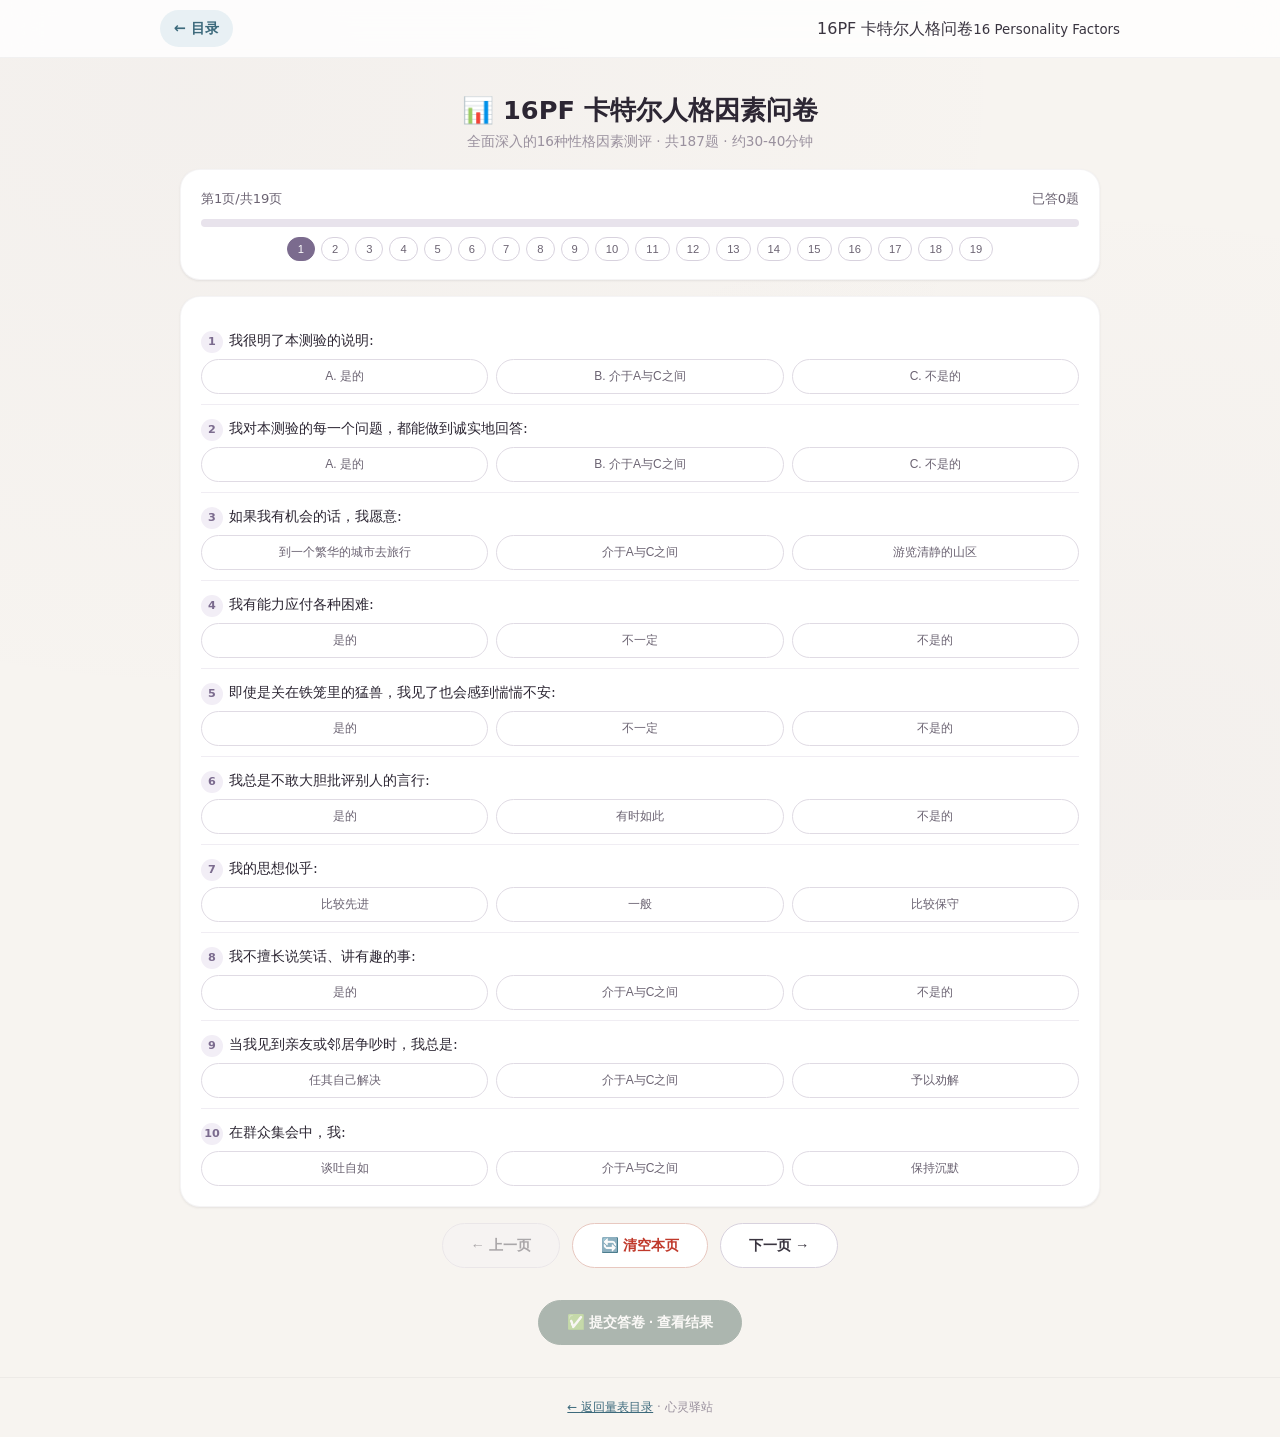
==== 16pf.html @ d3c4ee8d "feat: 16pf epq mbti" ====
<!DOCTYPE html>
<html lang="zh-CN">
<head>
    <meta charset="UTF-8">
    <meta name="viewport" content="width=device-width, initial-scale=1.0">
    <title>16PF 卡特尔人格因素问卷 - 心灵驿站</title>
    <style>
        :root {
            --bg: #f7f4f0;
            --card-bg: #ffffff;
            --text: #3a3540;
            --text-secondary: #6b6372;
            --text-muted: #9a919e;
            --primary: #5b8c9e;
            --primary-light: #e8f0f4;
            --primary-dark: #3d6a7c;
            --accent: #c97d60;
            --accent-light: #fdf2ed;
            --danger: #c0392b;
            --danger-light: #fdecea;
            --personality: #7b6b8e;
            --personality-bg: #f2eef6;
            --shadow-sm: 0 1px 3px rgba(58,53,64,0.05),0 1px 2px rgba(58,53,64,0.04);
            --shadow-md: 0 4px 16px rgba(58,53,64,0.07),0 2px 6px rgba(58,53,64,0.04);
            --shadow-lg: 0 8px 30px rgba(58,53,64,0.10),0 3px 10px rgba(58,53,64,0.05);
            --radius: 14px; --radius-lg: 20px; --radius-xl: 24px;
            --transition: 0.25s cubic-bezier(0.4,0,0.2,1);
            --font-sans: "PingFang SC","Hiragino Sans GB","Microsoft YaHei","Noto Sans SC",system-ui,-apple-system,sans-serif;
        }
        *{margin:0;padding:0;box-sizing:border-box;}
        html{scroll-behavior:smooth;-webkit-font-smoothing:antialiased;}
        body{font-family:var(--font-sans);background:var(--bg);color:var(--text);line-height:1.6;min-height:100vh;
            background-image: radial-gradient(ellipse at 15% 10%, rgba(123,107,142,0.03) 0%, transparent 55%),
            radial-gradient(ellipse at 85% 90%, rgba(123,107,142,0.03) 0%, transparent 55%);background-attachment:fixed;}
        .top-bar{background:rgba(255,255,255,0.8);backdrop-filter:blur(18px);border-bottom:1px solid rgba(58,53,64,0.06);
            padding:10px 0;position:sticky;top:0;z-index:100;}
        .top-bar-inner{max-width:1000px;margin:0 auto;padding:0 20px;display:flex;align-items:center;justify-content:space-between;}
        .back-link{display:inline-flex;align-items:center;gap:6px;text-decoration:none;color:var(--primary-dark);font-weight:600;
            font-size:0.9rem;padding:7px 14px;border-radius:20px;background:var(--primary-light);}
        .back-link:hover{background:#d4e6ef;}
        .container{max-width:960px;margin:0 auto;padding:0 20px;}
        .page-header{text-align:center;padding:32px 0 16px;}
        .page-header h1{font-size:1.6rem;font-weight:700;color:#2c2633;}
        .page-header .subtitle{font-size:0.85rem;color:var(--text-muted);}
        .progress-section{background:var(--card-bg);border-radius:var(--radius-lg);padding:18px 20px;margin-bottom:16px;
            box-shadow:var(--shadow-sm);border:1px solid rgba(58,53,64,0.05);}
        .progress-info{display:flex;justify-content:space-between;margin-bottom:10px;font-size:0.82rem;color:var(--text-secondary);}
        .progress-bar-outer{width:100%;height:8px;background:#e8e3ec;border-radius:10px;overflow:hidden;}
        .progress-bar-inner{height:100%;background:linear-gradient(90deg,#7b6b8e,#a390b8);width:0%;transition:width 0.35s;}
        .page-nav{display:flex;gap:6px;flex-wrap:wrap;margin-top:10px;justify-content:center;}
        .page-btn{border:1px solid #d8d2de;background:#fff;padding:5px 10px;border-radius:14px;font-size:0.7rem;cursor:pointer;
            font-weight:500;color:var(--text-secondary);transition:var(--transition);}
        .page-btn.active{background:var(--personality);color:#fff;border-color:var(--personality);}
        .page-btn.completed{background:#e2daea;color:#5a4a6e;}
        .questions-card{background:var(--card-bg);border-radius:var(--radius-lg);padding:20px 20px 10px;
            box-shadow:var(--shadow-sm);border:1px solid rgba(58,53,64,0.05);margin-bottom:16px;}
        .question-item{padding:10px 0;border-bottom:1px solid #f0edf3;}
        .question-item:last-child{border-bottom:none;}
        .question-num{display:inline-block;background:var(--personality-bg);color:var(--personality);font-weight:700;
            font-size:0.7rem;width:22px;height:22px;line-height:22px;text-align:center;border-radius:50%;margin-right:6px;}
        .question-text{font-weight:500;font-size:0.9rem;color:#2c2633;display:inline;}
        .options-row{display:flex;gap:8px;margin-top:6px;flex-wrap:wrap;}
        .option-btn{flex:1;min-width:65px;padding:8px 4px;border-radius:18px;border:1.5px solid #e0dbe4;background:#fff;
            cursor:pointer;font-size:0.75rem;font-weight:500;color:var(--text-secondary);text-align:center;
            transition:var(--transition);user-select:none;}
        .option-btn:hover{border-color:#c5bdd0;background:#faf9fb;}
        .option-btn.selected{background:var(--personality);color:#fff;border-color:var(--personality);font-weight:600;}
        .nav-buttons{display:flex;gap:12px;justify-content:center;margin-bottom:32px;flex-wrap:wrap;}
        .nav-btn{padding:12px 28px;border-radius:24px;border:1.5px solid #d8d2de;background:#fff;cursor:pointer;
            font-size:0.9rem;font-weight:600;color:var(--text);transition:var(--transition);}
        .nav-btn:hover:not(:disabled){border-color:#b8b0c0;box-shadow:var(--shadow-md);}
        .nav-btn:disabled{opacity:0.4;cursor:not-allowed;background:#f5f3f7;}
        .nav-btn.submit-btn{background:#3d5a4f;color:#fff;border-color:#3d5a4f;}
        .nav-btn.clear-btn{color:var(--danger);border-color:#e8c8c0;}
        .results-section{display:none;background:var(--card-bg);border-radius:var(--radius-xl);padding:28px 24px;
            box-shadow:var(--shadow-lg);margin-bottom:32px;}
        .results-section.visible{display:block;animation:fadeInUp 0.45s;}
        @keyframes fadeInUp{from{opacity:0;transform:translateY(18px);}to{opacity:1;transform:translateY(0);}}
        .results-header{text-align:center;margin-bottom:20px;}
        .factor-grid{display:grid;grid-template-columns:repeat(auto-fill,minmax(280px,1fr));gap:10px;}
        .factor-card{background:#faf8fc;border-radius:var(--radius);padding:12px;border:1px solid #eeeaf2;}
        .factor-code{font-weight:700;color:var(--personality);font-size:0.9rem;}
        .factor-name{font-size:0.75rem;color:var(--text-muted);}
        .factor-score{font-size:1.2rem;font-weight:700;margin:4px 0;}
        .factor-desc{font-size:0.7rem;color:var(--text-secondary);}
        .footer{text-align:center;padding:20px;color:var(--text-muted);font-size:0.75rem;border-top:1px solid rgba(58,53,64,0.05);}
        .footer a{color:var(--primary-dark);}
    </style>
</head>
<body>
    <header class="top-bar"><div class="top-bar-inner"><a href="index.html" class="back-link">← 目录</a><div class="scale-label">16PF 卡特尔人格问卷<small>16 Personality Factors</small></div></div></header>
    <main class="container">
        <div class="page-header"><h1>📊 16PF 卡特尔人格因素问卷</h1><p class="subtitle">全面深入的16种性格因素测评 · 共187题 · 约30-40分钟</p></div>
        <div class="progress-section"><div class="progress-info"><span id="progressText">第1页/共19页 (每页约10题)</span><span id="answeredCount">已答0题</span></div>
            <div class="progress-bar-outer"><div class="progress-bar-inner" id="progressBar" style="width:0%;"></div></div>
            <div class="page-nav" id="pageNav"></div>
        </div>
        <div class="questions-card" id="questionsCard"></div>
        <div class="nav-buttons"><button class="nav-btn" id="btnPrev" disabled>← 上一页</button><button class="nav-btn clear-btn" id="btnClearPage">🔄 清空本页</button><button class="nav-btn" id="btnNext">下一页 →</button></div>
        <div class="nav-buttons" style="justify-content:center;"><button class="nav-btn submit-btn" id="btnSubmit" disabled>✅ 提交答卷 · 查看结果</button></div>
        <div class="results-section" id="resultsSection"><div class="results-header"><h2>🧬 16PF 人格因素结果</h2><p id="resultDate"></p></div><div class="factor-grid" id="factorGrid"></div>
            <p style="font-size:0.7rem;color:var(--text-muted);margin-top:12px;">* 得分范围为各因素10-30分左右，高分/低分倾向根据常模估计。结果仅供自我参考。</p>
            <button class="nav-btn" id="btnRetake" style="display:block;margin:16px auto 0;">🔄 重新测评</button>
        </div>
    </main>
    <footer class="footer"><a href="index.html">← 返回量表目录</a> · 心灵驿站</footer>

    <script>
        (function() {
            // ---------- 16PF 题目数据 (187题) ----------
            const questions = [
                {id:1,text:'我很明了本测验的说明:',factor:'B',reverse:false},
                {id:2,text:'我对本测验的每一个问题，都能做到诚实地回答:',factor:'B',reverse:false},
                {id:3,text:'如果我有机会的话，我愿意:',options:['到一个繁华的城市去旅行','介于A与C之间','游览清静的山区'],factor:'A',reverse:false},
                {id:4,text:'我有能力应付各种困难:',options:['是的','不一定','不是的'],factor:'B',reverse:false},
                {id:5,text:'即使是关在铁笼里的猛兽，我见了也会感到惴惴不安:',options:['是的','不一定','不是的'],factor:'C',reverse:true},
                {id:6,text:'我总是不敢大胆批评别人的言行:',options:['是的','有时如此','不是的'],factor:'E',reverse:true},
                {id:7,text:'我的思想似乎:',options:['比较先进','一般','比较保守'],factor:'Q1',reverse:false},
                {id:8,text:'我不擅长说笑话、讲有趣的事:',options:['是的','介于A与C之间','不是的'],factor:'F',reverse:true},
                {id:9,text:'当我见到亲友或邻居争吵时，我总是:',options:['任其自己解决','介于A与C之间','予以劝解'],factor:'A',reverse:false},
                {id:10,text:'在群众集会中，我:',options:['谈吐自如','介于A与C之间','保持沉默'],factor:'H',reverse:false},
                {id:11,text:'我愿意作一个:',options:['建筑工程师','不确定','社会科学教授'],factor:'M',reverse:false},
                {id:12,text:'阅读时，我喜欢选读:',options:['自然科学书籍','不确定','政治理论书籍'],factor:'M',reverse:false},
                {id:13,text:'我认为很多人都有些心理不正常，只是他们不愿意承认:',options:['是的','介于A与C之间','不是的'],factor:'L',reverse:false},
                {id:14,text:'我希望我的爱人擅长交际，无须具有文艺才能:',options:['是的','不一定','不是的'],factor:'N',reverse:false},
                {id:15,text:'对于性情急躁、爱发脾气的人，我仍能以礼相待:',options:['是的','介于A与C之间','不是的'],factor:'C',reverse:false},
                {id:16,text:'受人侍奉时我常常局促不安:',options:['是的','介于A与C之间','不是的'],factor:'O',reverse:false},
                {id:17,text:'在从事体力或脑力劳动之后，我总是需要比别人更多的休息时间，才能保持工作效率:',options:['是的','介于A与C之间','不是的'],factor:'Q4',reverse:false},
                {id:18,text:'半夜醒来，我常常为种种忧虑而不能再入睡:',options:['常常如此','有时如此','极少如此'],factor:'O',reverse:false},
                {id:19,text:'事情进行得不顺利时，我常常急得涕泪交流:',options:['从不如此','有时如此','常常如此'],factor:'C',reverse:true},
                {id:20,text:'我认为只要双方同意就可离婚，不要受传统观念的束缚:',options:['是的','介于A与C之间','不是的'],factor:'Q1',reverse:false},
                {id:21,text:'我对人或物的兴趣都很容易改变:',options:['是的','介于A与C之间','不是的'],factor:'Q2',reverse:false},
                {id:22,text:'在筹划事务时，我宁愿:',options:['和别人合作','不确定','自己单独进行'],factor:'Q2',reverse:true},
                {id:23,text:'我常常无缘无故地自言自语:',options:['常常如此','有时如此','从不如此'],factor:'Q3',reverse:true},
                {id:24,text:'无论是工作、饮食或外出游览，我总是:',options:['匆匆忙忙，不能尽兴','介于A与C之间','从容不迫'],factor:'Q4',reverse:false},
                {id:25,text:'有时我怀疑别人是否对我的言行真正有兴趣:',options:['是的','介于A与C之间','不是的'],factor:'L',reverse:false},
                {id:26,text:'如果我在工厂里工作，我愿负责:',options:['技术科的工作','介于A与C之间','宣传科的工作'],factor:'M',reverse:false},
                {id:27,text:'在阅读时，我宁愿选读:',options:['有关太空旅行的书籍','不太确定','有关家庭教育的书籍'],factor:'I',reverse:false},
                {id:28,text:'本题后面列出的三个单词，哪个与其他两个单词不相同:',options:['狗','石头','牛'],factor:'B',reverse:false},
                {id:29,text:'如果我能到一个新的环境，我要把生活安排得:',options:['和从前不一样','不确定','和从前相仿'],factor:'Q1',reverse:false},
                {id:30,text:'在一生中，我总觉得我能达到我所预期的目标:',options:['是的','不一定','不是的'],factor:'C',reverse:false},
                {id:31,text:'当我说谎时，总觉得内心羞愧，不敢正视对方:',options:['是的','不一定','不是的'],factor:'G',reverse:false},
                {id:32,text:'假使我手里拿着一支装有子弹的手枪，我必须把子弹取出来才能安心:',options:['是的','介于A与C之间','不是的'],factor:'G',reverse:false},
                {id:33,text:'多数人认为我是一个说话有风趣的人:',options:['是的','不一定','不是的'],factor:'F',reverse:false},
                {id:34,text:'如果人们知道我内心的成见，他们会大吃一惊:',options:['是的','不一定','不是的'],factor:'L',reverse:false},
                {id:35,text:'在公共场合，如果我突然成为大家注意的中心，就会感到局促不安:',options:['是的','介于A与C之间','不是的'],factor:'H',reverse:true},
                {id:36,text:'我总喜欢参加规模庞大的晚会或集会:',options:['是的','介于A与C之间','不是的'],factor:'H',reverse:false},
                {id:37,text:'在学科中，我喜欢:',options:['音乐','不一定','手工劳动'],factor:'I',reverse:false},
                {id:38,text:'我常常怀疑那些出乎我意料的对我过于友善的人的诚实动机:',options:['是的','介于A与C之间','不是的'],factor:'L',reverse:false},
                {id:39,text:'我愿意把我的生活安排得像一个:',options:['艺术家','不确定','会计师'],factor:'M',reverse:false},
                {id:40,text:'我认为目前人类社会所需要的是:',options:['多出现一些富有改善世界计划的理想家','不确定','脚踏实地的实干家'],factor:'M',reverse:false},
                {id:41,text:'有时候我觉得我需要剧烈的体力劳动:',options:['是的','介于A与C之间','不是的'],factor:'Q4',reverse:false},
                {id:42,text:'我愿意跟有教养的人来往，而不愿意同粗鲁的人交往:',options:['是的','介于A与C之间','不是的'],factor:'N',reverse:false},
                {id:43,text:'在处理一些必须凭借智慧的事务中，我的父母的确:',options:['较一般人差','普通','超人一等'],factor:'B',reverse:false},
                {id:44,text:'当领导召见我时，我总觉得:',options:['可以趁机提出建议','介于A与C之间','自己做错了什么事'],factor:'O',reverse:true},
                {id:45,text:'如果待遇优厚，我愿意做护理精神病人的工作:',options:['是的','介于A与C之间','不是的'],factor:'I',reverse:false},
                {id:46,text:'读报时，我更喜欢读:',options:['当前世界上的基本问题','介于A与C之间','地方新闻'],factor:'B',reverse:false},
                {id:47,text:'在接受困难任务时，我总是:',options:['有独立完成的信心','不确定','希望有别人的帮助和指导'],factor:'E',reverse:false},
                {id:48,text:'在游览中，我宁愿观看一个画家的写生，也不愿听人家的辩论:',options:['是的','不一定','不是的'],factor:'M',reverse:false},
                {id:49,text:'我的神经脆弱，稍有点刺激就会使我战栗:',options:['时常如此','有时如此','从不如此'],factor:'C',reverse:true},
                {id:50,text:'早晨起来，常常感到疲乏不堪:',options:['是的','介于A与C之间','不是的'],factor:'O',reverse:false},
                {id:51,text:'如果待遇相同，我愿做一个:',options:['森林管理员','不一定','中小学教员'],factor:'A',reverse:false},
                {id:52,text:'每逢过年过节或亲友结婚时，我:',options:['喜欢赠送礼品','不太确定','认为相互交换礼物是麻烦多事'],factor:'A',reverse:false},
                {id:53,text:'本题后列有三个数字，哪个数字与其他两个数字不相同:',options:['5','2','7'],factor:'B',reverse:false},
                {id:54,text:'猫和鱼就像牛和:',options:['牛奶','牧草','盐'],factor:'B',reverse:false},
                {id:55,text:'我在小学时敬佩的教师，到现在仍然值得我敬佩:',options:['是的','不一定','不是的'],factor:'G',reverse:false},
                {id:56,text:'我觉得我确实有一些别人所不及的优良品质:',options:['是的','不一定','不是的'],factor:'C',reverse:false},
                {id:57,text:'根据我的能力，即使让我做一些平凡的工作，我也会安心的:',options:['是的','不太确定','不是的'],factor:'E',reverse:false},
                {id:58,text:'我喜欢看电影或参加其他娱乐活动，比一般人多:',options:['是的','介于A与C之间','不是的'],factor:'F',reverse:false},
                {id:59,text:'我喜欢从事需要精密技术的工作:',options:['是的','介于A与C之间','不是的'],factor:'I',reverse:false},
                {id:60,text:'在有威望、有地位的人面前，我总是较为局促谨慎:',options:['是的','介于A与C之间','不是的'],factor:'H',reverse:true},
                {id:61,text:'对于我来说，在大众面前演讲或表演，是一件难事:',options:['是的','介于A与C之间','不是的'],factor:'H',reverse:true},
                {id:62,text:'我愿意:',options:['指挥几个人工作','不确定','和同志们一起工作'],factor:'E',reverse:false},
                {id:63,text:'即使我做了一件让人笑话的事，我也能坦然处之:',options:['是的','介于A与C之间','不是的'],factor:'H',reverse:false},
                {id:64,text:'我认为没有人会幸灾乐祸地希望我遇到困难:',options:['是的','不确定','不是的'],factor:'L',reverse:true},
                {id:65,text:'一个人应该:',options:['考虑人生的真正意义','不确定','踏踏实实地工作和学习'],factor:'M',reverse:false},
                {id:66,text:'我喜欢去处理被别人弄得一塌糊涂的工作:',options:['是的','介于A与C之间','不是的'],factor:'Q4',reverse:false},
                {id:67,text:'当我非常高兴时，总有一种"好景不长"的感觉:',options:['是的','介于A与C之间','不是的'],factor:'O',reverse:false},
                {id:68,text:'在一般困难的情境中，我总能保持乐观:',options:['是的','不一定','不是的'],factor:'C',reverse:false},
                {id:69,text:'迁居是一件极不愉快的事:',options:['是的','介于A与C之间','不是的'],factor:'Q4',reverse:true},
                {id:70,text:'在年轻的时候，当我和父母的意见不同时，我经常:',options:['保留自己的意见','介于A与C之间','接受父母的意见'],factor:'E',reverse:false},
                {id:71,text:'我希望把我的家庭设计成:',options:['有独自活动和娱乐的个人天地','介于A与C之间','邻里朋友交往活动的一部分'],factor:'A',reverse:false},
                {id:72,text:'我解决问题时，多依靠:',options:['个人独立思考','介于A与C之间','和别人互相讨论'],factor:'Q2',reverse:false},
                {id:73,text:'在需要当机立断时，我总是:',options:['镇静地运用理智','介于A与C之间','常常紧张兴奋'],factor:'C',reverse:false},
                {id:74,text:'最近在一两件事情上，我觉得我是无辜受累的:',options:['是的','介于A与C之间','不是的'],factor:'L',reverse:false},
                {id:75,text:'我善于控制我的表情:',options:['是的','介于A与C之间','不是的'],factor:'N',reverse:false},
                {id:76,text:'如果待遇相同，我愿做一个:',options:['化学研究工作者','不确定','旅行社经理'],factor:'A',reverse:false},
                {id:77,text:'以"惊讶"与"新奇"搭配为例，认为"惧怕"与"___"搭配:',options:['勇敢','焦虑','恐怖'],factor:'B',reverse:false},
                {id:78,text:'本题后面列出三个分数，哪一个数与其他两个不相同:',options:['3/7','3/9','3/11'],factor:'B',reverse:false},
                {id:79,text:'不知为什么，有些人总是回避或冷淡我:',options:['是的','不一定','不是的'],factor:'L',reverse:false},
                {id:80,text:'我虽然善意待人，但常常得不到好报:',options:['是的','不一定','不是的'],factor:'L',reverse:false},
                {id:81,text:'我不喜欢争强好胜的人:',options:['是的','介于A与C之间','不是的'],factor:'E',reverse:true},
                {id:82,text:'和一般人相比，我的朋友的确太少:',options:['是的','介于A与C之间','不是的'],factor:'A',reverse:true},
                {id:83,text:'不在万不得已的情况下，我总是回避参加应酬性的活动:',options:['是的','不一定','不是的'],factor:'A',reverse:true},
                {id:84,text:'我认为对领导逢迎得当比工作表现更重要:',options:['是的','介于A与C之间','不是的'],factor:'N',reverse:false},
                {id:85,text:'参加竞赛时，我总是着重在竞赛的活动，而不计较其成败:',options:['总是如此','一般如此','偶然如此'],factor:'F',reverse:false},
                {id:86,text:'按照我个人的意愿，我希望做的工作是:',options:['有固定而可靠的工资收入','介于A与C之间','工资高低应随我的工作表现而随时调整'],factor:'Q2',reverse:false},
                {id:87,text:'我愿意阅读:',options:['军事与政治的实事记载','不一定','富有情感和幻想的作品'],factor:'I',reverse:false},
                {id:88,text:'我认为有许多人之所以不敢犯罪，主要原因是怕被惩罚:',options:['是的','介于A与C之间','不是的'],factor:'G',reverse:false},
                {id:89,text:'我的父母从来不严格要求我事事顺从:',options:['是的','不一定','不是的'],factor:'Q3',reverse:false},
                {id:90,text:'"百折不挠，再接再厉"的精神似乎被人们所轻视:',options:['是的','不一定','不是的'],factor:'G',reverse:false},
                {id:91,text:'当有人对我发火时，我总是:',options:['设法使他镇静下来','不太确定','自己也会发起火来'],factor:'C',reverse:false},
                {id:92,text:'我希望:',options:['人们都要友好相处','不一定','开展斗争'],factor:'A',reverse:false},
                {id:93,text:'不论是在极高的屋顶上，还是在极深的隧道中，我很少感到胆怯不安:',options:['是的','介于A与C之间','不是的'],factor:'H',reverse:false},
                {id:94,text:'只要没有过错，不管别人怎样说，我总能心安理得:',options:['是的','不一定','不是的'],factor:'O',reverse:false},
                {id:95,text:'我认为凡是无法用理智来解决的问题，有时就不得不靠强力处理:',options:['是的','介于A与C之间','不是的'],factor:'E',reverse:false},
                {id:96,text:'我在年轻的时候，和异性朋友交往:',options:['较多','介于A与C之间','较别人少'],factor:'F',reverse:false},
                {id:97,text:'我在社团活动中，是一个活跃分子:',options:['是的','介于A与C之间','不是的'],factor:'A',reverse:false},
                {id:98,text:'在人声嘈杂中，我仍能不受干扰，专心工作:',options:['是的','介于A与C之间','不是的'],factor:'Q3',reverse:false},
                {id:99,text:'在某些心境下，我常常因为困惑陷入空想而将工作搁置下来:',options:['是的','介于A与C之间','不是的'],factor:'M',reverse:false},
                {id:100,text:'我很少用难堪的语言去刺伤别人的感情:',options:['是的','不太确定','不是的'],factor:'N',reverse:false},
                {id:101,text:'如果让我选择，我宁愿选做:',options:['列车员','不确定','描图员'],factor:'A',reverse:false},
                {id:102,text:'"理不胜词"的意思是:',options:['理不如词','理多而词少','辞藻华丽而理不足'],factor:'B',reverse:false},
                {id:103,text:'以"铁锹"与"挖掘"搭配为例，认为"刀子"与"___"搭配:',options:['琢磨','切割','铲除'],factor:'B',reverse:false},
                {id:104,text:'我在大街上，常常避开我所不愿意打招呼的人:',options:['极多','偶然','极少'],factor:'H',reverse:true},
                {id:105,text:'当我聚精会神听音乐时，假使有人在旁边高谈阔论:',options:['我仍能专心听音乐','介于A与C之间','不能专心而感到恼怒'],factor:'M',reverse:false},
                {id:106,text:'在课堂上，如果我的意见与老师不同，我常常:',options:['保持沉默','不一定','当场表明自己的看法'],factor:'E',reverse:false},
                {id:107,text:'我单独跟异性谈话时，总显得不自然:',options:['是的','介于A与C之间','不是的'],factor:'H',reverse:true},
                {id:108,text:'我在待人接物方面，的确不太成功:',options:['是的','不完全这样','不是的'],factor:'N',reverse:true},
                {id:109,text:'每当做一件困难工作时，我总是预先做好准备:',options:['是的','介于A与C之间','不是的'],factor:'Q3',reverse:false},
                {id:110,text:'在结交朋友时，我常常是:',options:['有选择地交往','介于A与C之间','来者不拒'],factor:'A',reverse:false},
                {id:111,text:'对我来讲，在大众面前表演或演讲是一件容易的事:',options:['是的','介于A与C之间','不是的'],factor:'H',reverse:false},
                {id:112,text:'根据我个人的兴趣，我愿意参加:',options:['摄影小组活动','不确定','文娱队活动'],factor:'I',reverse:false},
                {id:113,text:'我认为那些过度夸耀自己仁爱之心的人，大多是别有用心:',options:['是的','介于A与C之间','不是的'],factor:'L',reverse:false},
                {id:114,text:'我常常因为一些琐碎小事而烦躁:',options:['是的','介于A与C之间','不是的'],factor:'C',reverse:true},
                {id:115,text:'有时我会无端地感到痛苦，甚至哭泣:',options:['是的','介于A与C之间','不是的'],factor:'I',reverse:false},
                {id:116,text:'我做事严格，力求把事情办得尽善尽美:',options:['是的','介于A与C之间','不是的'],factor:'Q3',reverse:false},
                {id:117,text:'如果让我选择，我宁愿做一个:',options:['演员','不确定','建筑师'],factor:'M',reverse:false},
                {id:118,text:'当人们批评我古怪不正常时，我:',options:['非常气恼','有些动气','无所谓'],factor:'E',reverse:false},
                {id:119,text:'我宁愿住在嘈杂的闹市区，而不愿住在僻静的地区:',options:['是的','不太确定','不是的'],factor:'A',reverse:false},
                {id:120,text:'我常常被无谓的思绪所烦扰:',options:['是的','介于A与C之间','不是的'],factor:'O',reverse:false},
                {id:121,text:'即使是关在铁笼内的猛兽，我见了也会惴惴不安:',options:['是的','不一定','不是的'],factor:'C',reverse:true},
                {id:122,text:'在待人接物方面，我的确不太成功:',options:['是的','不完全这样','不是的'],factor:'N',reverse:true},
                {id:123,text:'在一般困难的情况下，我总能保持乐观:',options:['是的','不一定','不是的'],factor:'C',reverse:false},
                {id:124,text:'我对自己的外表和仪态非常在意:',options:['是的','介于A与C之间','不是的'],factor:'Q3',reverse:false},
                {id:125,text:'我认为原则比人情更重要:',options:['是的','介于A与C之间','不是的'],factor:'G',reverse:false},
                {id:126,text:'我愿意把我的生活安排得像一个艺术家那样:',options:['是的','不确定','不是的'],factor:'M',reverse:false},
                {id:127,text:'我常常觉得我可能患了某种疾病:',options:['是的','介于A与C之间','不是的'],factor:'O',reverse:false},
                {id:128,text:'在群众集会中，我总能保持镇静，谈吐自如:',options:['是的','介于A与C之间','不是的'],factor:'H',reverse:false},
                {id:129,text:'我认为只要双方同意就可以离婚，不应受传统观念的束缚:',options:['是的','介于A与C之间','不是的'],factor:'Q1',reverse:false},
                {id:130,text:'在需要当机立断时，我总能镇静地运用理智:',options:['是的','介于A与C之间','不是的'],factor:'C',reverse:false},
                {id:131,text:'我不擅长说笑话、讲有趣的事:',options:['是的','介于A与C之间','不是的'],factor:'F',reverse:true},
                {id:132,text:'我喜欢从事需要精密技术的工作:',options:['是的','介于A与C之间','不是的'],factor:'I',reverse:false},
                {id:133,text:'我常常怀疑那些出乎我意料的对我过于友善的人的动机:',options:['是的','介于A与C之间','不是的'],factor:'L',reverse:false},
                {id:134,text:'在处理一些必须凭借智慧的事务中，我的确比一般人强:',options:['是的','不一定','不是的'],factor:'B',reverse:false},
                {id:135,text:'有时我会无端地感到沮丧、痛苦:',options:['是的','介于A与C之间','不是的'],factor:'O',reverse:false},
                {id:136,text:'即使我做了一件让人笑话的事，我也能坦然处之:',options:['是的','介于A与C之间','不是的'],factor:'H',reverse:false},
                {id:137,text:'我愿意跟有教养的人来往，而不愿意同粗鲁的人交往:',options:['是的','介于A与C之间','不是的'],factor:'N',reverse:false},
                {id:138,text:'我总喜欢参加规模庞大的晚会或集会:',options:['是的','介于A与C之间','不是的'],factor:'H',reverse:false},
                {id:139,text:'在阅读时，我喜欢选读自然科学书籍:',options:['是的','不确定','不是的'],factor:'M',reverse:false},
                {id:140,text:'我认为很多人都有些心理不正常，只是他们不愿意承认:',options:['是的','介于A与C之间','不是的'],factor:'L',reverse:false},
                {id:141,text:'我希望能做一个建筑师:',options:['是的','不确定','不是的'],factor:'M',reverse:false},
                {id:142,text:'根据我的能力，即使让我做一些平凡的工作，我也会安心的:',options:['是的','不太确定','不是的'],factor:'E',reverse:false},
                {id:143,text:'我做事严格，力求把事情办得尽善尽美:',options:['是的','介于A与C之间','不是的'],factor:'Q3',reverse:false},
                {id:144,text:'在年轻的时候，当我和父母的意见不同时，我经常保留自己的意见:',options:['是的','介于A与C之间','不是的'],factor:'E',reverse:false},
                {id:145,text:'在社团活动中，我是一个活跃分子:',options:['是的','介于A与C之间','不是的'],factor:'A',reverse:false},
                {id:146,text:'我感到我的身体比大多数人更健康:',options:['是的','不一定','不是的'],factor:'C',reverse:false},
                {id:147,text:'我认为对领导逢迎得当比工作表现更重要:',options:['是的','介于A与C之间','不是的'],factor:'N',reverse:false},
                {id:148,text:'本题后列有三个分数，哪个分数与其他两个不相同:',options:['3/7','3/9','3/11'],factor:'B',reverse:false},
                {id:149,text:'以"惊讶"与"新奇"搭配为例，认为"惧怕"与"恐怖"搭配:',options:['是的','不确定','不是的'],factor:'B',reverse:false},
                {id:150,text:'我常常无缘无故地自言自语:',options:['常常如此','有时如此','从不如此'],factor:'Q3',reverse:true},
                {id:151,text:'在一般困难的情况下，我总能保持乐观:',options:['是的','不一定','不是的'],factor:'C',reverse:false},
                {id:152,text:'我善于控制我的表情:',options:['是的','介于A与C之间','不是的'],factor:'N',reverse:false},
                {id:153,text:'我认为没有人会幸灾乐祸地希望我遇到困难:',options:['是的','不确定','不是的'],factor:'L',reverse:true},
                {id:154,text:'我喜欢看电影或参加其他娱乐活动，比一般人多:',options:['是的','介于A与C之间','不是的'],factor:'F',reverse:false},
                {id:155,text:'本题后列有三个数字，哪个数字与其他两个不相同:',options:['5','2','7'],factor:'B',reverse:false},
                {id:156,text:'猫和鱼就像牛和牧草:',options:['是的','不确定','不是的'],factor:'B',reverse:false},
                {id:157,text:'我在大街上，常常避开我所不愿意打招呼的人:',options:['极多','偶然','极少'],factor:'H',reverse:true},
                {id:158,text:'接受困难任务时，我总是希望有别人的帮助和指导:',options:['是的','介于A与C之间','不是的'],factor:'E',reverse:true},
                {id:159,text:'在课堂上，如果我的意见与老师不同，我常常当场表明自己的看法:',options:['是的','不一定','不是的'],factor:'E',reverse:false},
                {id:160,text:'我单独跟异性谈话时，总显得不自然:',options:['是的','介于A与C之间','不是的'],factor:'H',reverse:true},
                {id:161,text:'根据我个人的兴趣，我愿意参加摄影小组活动:',options:['是的','不确定','不是的'],factor:'I',reverse:false},
                {id:162,text:'我希望人们都要友好相处:',options:['是的','不一定','不是的'],factor:'A',reverse:false},
                {id:163,text:'我喜欢去处理被别人弄得一塌糊涂的工作:',options:['是的','介于A与C之间','不是的'],factor:'Q4',reverse:false},
                {id:164,text:'我认为有些人不敢犯罪，主要原因是被惩罚:',options:['是的','介于A与C之间','不是的'],factor:'G',reverse:false},
                {id:165,text:'我常常被无谓的思绪所困扰:',options:['是的','介于A与C之间','不是的'],factor:'O',reverse:false},
                {id:166,text:'每当做一件困难工作时，我总是预先做好准备:',options:['是的','介于A与C之间','不是的'],factor:'Q3',reverse:false},
                {id:167,text:'我认为过度夸耀自己仁爱之心的人，大多是别有用心:',options:['是的','介于A与C之间','不是的'],factor:'L',reverse:false},
                {id:168,text:'在公共场合，如果我突然成为大家注意的中心，就会感到局促不安:',options:['是的','介于A与C之间','不是的'],factor:'H',reverse:true},
                {id:169,text:'我常常因为一些琐碎小事而烦躁:',options:['是的','介于A与C之间','不是的'],factor:'C',reverse:true},
                {id:170,text:'我不喜欢争强好胜的人:',options:['是的','介于A与C之间','不是的'],factor:'E',reverse:true},
                {id:171,text:'我认为我的神经坚强，极少感到疲倦:',options:['是的','介于A与C之间','不是的'],factor:'C',reverse:false},
                {id:172,text:'如果待遇相同，我愿做一个森林管理员:',options:['是的','不确定','不是的'],factor:'A',reverse:false},
                {id:173,text:'在人群中，我总能保持镇静自如:',options:['是的','介于A与C之间','不是的'],factor:'H',reverse:false},
                {id:174,text:'如果让我选择，我愿意做:',options:['列车员','不确定','描图员'],factor:'A',reverse:false},
                {id:175,text:'我很容易感到疲倦和无精打采:',options:['是的','介于A与C之间','不是的'],factor:'Q4',reverse:false},
                {id:176,text:'我总是大胆批评别人的言行:',options:['是的','有时如此','不是的'],factor:'E',reverse:false},
                {id:177,text:'我认为只要双方同意就可以离婚，不应受传统束缚:',options:['是的','介于A与C之间','不是的'],factor:'Q1',reverse:false},
                {id:178,text:'在阅读时，我喜欢选读政治理论书籍:',options:['是的','不确定','不是的'],factor:'M',reverse:false},
                {id:179,text:'我的思想比较保守:',options:['是的','一般','不是的'],factor:'Q1',reverse:true},
                {id:180,text:'我常常觉得我可能患了某种疾病:',options:['是的','介于A与C之间','不是的'],factor:'O',reverse:false},
                {id:181,text:'我遇事常能冷静处理，不轻易发怒:',options:['是的','介于A与C之间','不是的'],factor:'C',reverse:false},
                {id:182,text:'我认为只要双方友好，离婚是合理的:',options:['是的','介于A与C之间','不是的'],factor:'Q1',reverse:false},
                {id:183,text:'本题后列有三个单词，哪个与其他两个不同类:',options:['狗','石头','牛'],factor:'B',reverse:false},
                {id:184,text:'假使我手里拿着装有子弹的手枪，我必须取出子弹才安心:',options:['是的','介于A与C之间','不是的'],factor:'G',reverse:false},
                {id:185,text:'我不喜欢那些自以为是、目空一切的人:',options:['是的','介于A与C之间','不是的'],factor:'E',reverse:true},
                {id:186,text:'在年轻的时候，我和父母的意见经常不一致:',options:['是的','不一定','不是的'],factor:'E',reverse:false},
                {id:187,text:'我很容易与周围的人融洽相处:',options:['是的','介于A与C之间','不是的'],factor:'A',reverse:false}
            ];

            // 因子列表与名称
            const factorNames = {
                A:'乐群性', B:'智慧性', C:'稳定性', E:'影响性', F:'活泼性', G:'有恒性',
                H:'交际性', I:'情感性', L:'怀疑性', M:'想象性', N:'世故性', O:'忧虑性',
                Q1:'变革性', Q2:'独立性', Q3:'自律性', Q4:'紧张性'
            };

            // 状态
            const QUESTIONS_PER_PAGE = 10;
            const totalPages = Math.ceil(questions.length / QUESTIONS_PER_PAGE);
            let answers = {}; // answers[questionId] = 0/1/2 (选项索引)
            let currentPage = 1;

            const saved = localStorage.getItem('16pf_answers');
            if(saved){ try{ const p=JSON.parse(saved); if(p) answers=p; }catch(e){} }

            const questionsCard = document.getElementById('questionsCard');
            const progressBar = document.getElementById('progressBar');
            const answeredCountEl = document.getElementById('answeredCount');
            const progressText = document.getElementById('progressText');
            const pageNav = document.getElementById('pageNav');
            const btnPrev = document.getElementById('btnPrev');
            const btnNext = document.getElementById('btnNext');
            const btnClearPage = document.getElementById('btnClearPage');
            const btnSubmit = document.getElementById('btnSubmit');
            const resultsSection = document.getElementById('resultsSection');
            const resultDate = document.getElementById('resultDate');
            const factorGrid = document.getElementById('factorGrid');
            const btnRetake = document.getElementById('btnRetake');

            function saveAnswers(){ localStorage.setItem('16pf_answers', JSON.stringify(answers)); }

            function renderPageNav(){
                let html = '';
                for(let i=1;i<=totalPages;i++){
                    let cls = 'page-btn';
                    if(i===currentPage) cls += ' active';
                    const start=(i-1)*QUESTIONS_PER_PAGE, end=Math.min(i*QUESTIONS_PER_PAGE,questions.length);
                    let answeredCount=0;
                    for(let j=start;j<end;j++) if(answers[questions[j].id]!==undefined) answeredCount++;
                    if(answeredCount>0 && i!==currentPage) cls+=' completed';
                    html += `<button class="${cls}" data-page="${i}">${i}</button>`;
                }
                pageNav.innerHTML = html;
                pageNav.querySelectorAll('.page-btn').forEach(btn=>{
                    btn.addEventListener('click',function(){
                        const p = parseInt(this.dataset.page);
                        if(p!==currentPage){ currentPage=p; renderCurrentPage(); }
                    });
                });
            }

            function renderCurrentPage(){
                const start = (currentPage-1)*QUESTIONS_PER_PAGE;
                const end = Math.min(start+QUESTIONS_PER_PAGE, questions.length);
                const pageQuestions = questions.slice(start,end);
                let html = '';
                pageQuestions.forEach(q=>{
                    const selected = answers[q.id];
                    const opts = q.options || ['A. 是的','B. 介于A与C之间','C. 不是的'];
                    html += `<div class="question-item"><span class="question-num">${q.id}</span><span class="question-text">${q.text}</span>`;
                    html += `<div class="options-row">`;
                    opts.forEach((opt,idx)=>{
                        const selClass = (selected===idx) ? ' selected' : '';
                        html += `<button class="option-btn${selClass}" data-qid="${q.id}" data-opt="${idx}">${opt}</button>`;
                    });
                    html += `</div></div>`;
                });
                questionsCard.innerHTML = html;
                questionsCard.querySelectorAll('.option-btn').forEach(btn=>{
                    btn.addEventListener('click',function(){
                        const qid = parseInt(this.dataset.qid);
                        const opt = parseInt(this.dataset.opt);
                        if(answers[qid]===opt){ delete answers[qid]; }
                        else { answers[qid] = opt; }
                        saveAnswers();
                        renderCurrentPage();
                        updateProgress();
                    });
                });
                updateProgress();
                renderPageNav();
                btnPrev.disabled = currentPage===1;
                btnNext.style.display = currentPage===totalPages ? 'none' : '';
                if(currentPage===totalPages){
                    document.querySelector('.nav-buttons:last-of-type').style.display='flex';
                }else{
                    document.querySelector('.nav-buttons:last-of-type').style.display='none';
                }
            }

            function updateProgress(){
                const total = questions.length;
                const answered = Object.keys(answers).length;
                const pct = Math.round((answered/total)*100);
                progressBar.style.width = pct+'%';
                answeredCountEl.textContent = `已答${answered}题`;
                progressText.textContent = `第${currentPage}页/共${totalPages}页`;
                btnSubmit.disabled = answered < total;
            }

            function clearPage(){
                const start=(currentPage-1)*QUESTIONS_PER_PAGE, end=Math.min(start+QUESTIONS_PER_PAGE,questions.length);
                let cleared=false;
                for(let i=start;i<end;i++){ if(answers[questions[i].id]!==undefined){ delete answers[questions[i].id]; cleared=true; } }
                if(cleared){ saveAnswers(); renderCurrentPage(); } else { alert('本页暂无答案'); }
            }

            function calcResults(){
                const scores = {};
                for(const f in factorNames) scores[f] = 0;
                questions.forEach(q=>{
                    const ans = answers[q.id];
                    if(ans===undefined) return;
                    let score = ans; // 0,1,2
                    if(q.reverse) score = 2 - ans;
                    scores[q.factor] += score;
                });
                // 简短高低分描述
                const desc = {
                    A:'高分：外向、热情、乐群 / 低分：缄默、孤独、冷漠',
                    B:'高分：聪明、富有才识 / 低分：迟钝、学识浅薄',
                    C:'高分：情绪稳定、成熟 / 低分：情绪激动、易烦恼',
                    E:'高分：好强、固执、独立 / 低分：谦逊、顺从、通融',
                    F:'高分：活泼、愉快、健谈 / 低分：严肃、审慎、寡言',
                    G:'高分：有恒负责、做事尽职 / 低分：权宜敷衍、原则性差',
                    H:'高分：冒险敢为、社交大胆 / 低分：畏怯退缩、缺乏自信',
                    I:'高分：敏感、感情用事 / 低分：理智、着重现实',
                    L:'高分：怀疑、刚愎、固执己见 / 低分：信赖、随和、易与人相处',
                    M:'高分：幻想、狂放任性 / 低分：现实、合乎成规、力求妥善',
                    N:'高分：精明能干、世故 / 低分：坦白、直率、天真',
                    O:'高分：忧虑抑郁、烦恼自扰 / 低分：安详、沉着、有自信心',
                    Q1:'高分：自由、批评激进 / 低分：保守、尊重传统',
                    Q2:'高分：自立、当机立断 / 低分：依赖、随群附众',
                    Q3:'高分：知己知彼、自律谨严 / 低分：矛盾冲突、不顾大体',
                    Q4:'高分：紧张困扰、激动挣扎 / 低分：心平气和、闲散宁静'
                };
                return { scores, desc };
            }

            function submitAndShow(){
                if(Object.keys(answers).length < questions.length) { alert('请完成所有题目'); return; }
                const {scores, desc} = calcResults();
                resultsSection.classList.add('visible');
                resultDate.textContent = `测评时间：${new Date().toLocaleString()}`;
                let html = '';
                for(const f in factorNames){
                    const s = scores[f];
                    html += `<div class="factor-card"><span class="factor-code">${f}</span> <span class="factor-name">${factorNames[f]}</span>
                    <div class="factor-score">${s} 分</div><div class="factor-desc">${desc[f]}</div></div>`;
                }
                factorGrid.innerHTML = html;
                // 锁定作答
                document.querySelector('.questions-card').style.opacity='0.5';
                document.querySelector('.nav-buttons').style.opacity='0.5';
                document.querySelector('.nav-buttons:last-of-type').style.opacity='0.5';
            }

            btnPrev.addEventListener('click',()=>{ if(currentPage>1){ currentPage--; renderCurrentPage(); } });
            btnNext.addEventListener('click',()=>{ if(currentPage<totalPages){ currentPage++; renderCurrentPage(); } });
            btnClearPage.addEventListener('click',clearPage);
            btnSubmit.addEventListener('click',submitAndShow);
            btnRetake.addEventListener('click',()=>{
                if(confirm('确定重新测评吗？')){ answers={}; localStorage.removeItem('16pf_answers');
                    resultsSection.classList.remove('visible'); currentPage=1;
                    document.querySelector('.questions-card').style.opacity='1';
                    document.querySelectorAll('.nav-buttons').forEach(el=>el.style.opacity='1');
                    renderCurrentPage(); }
            });

            renderCurrentPage();
        })();
    </script>
</body>
</html>
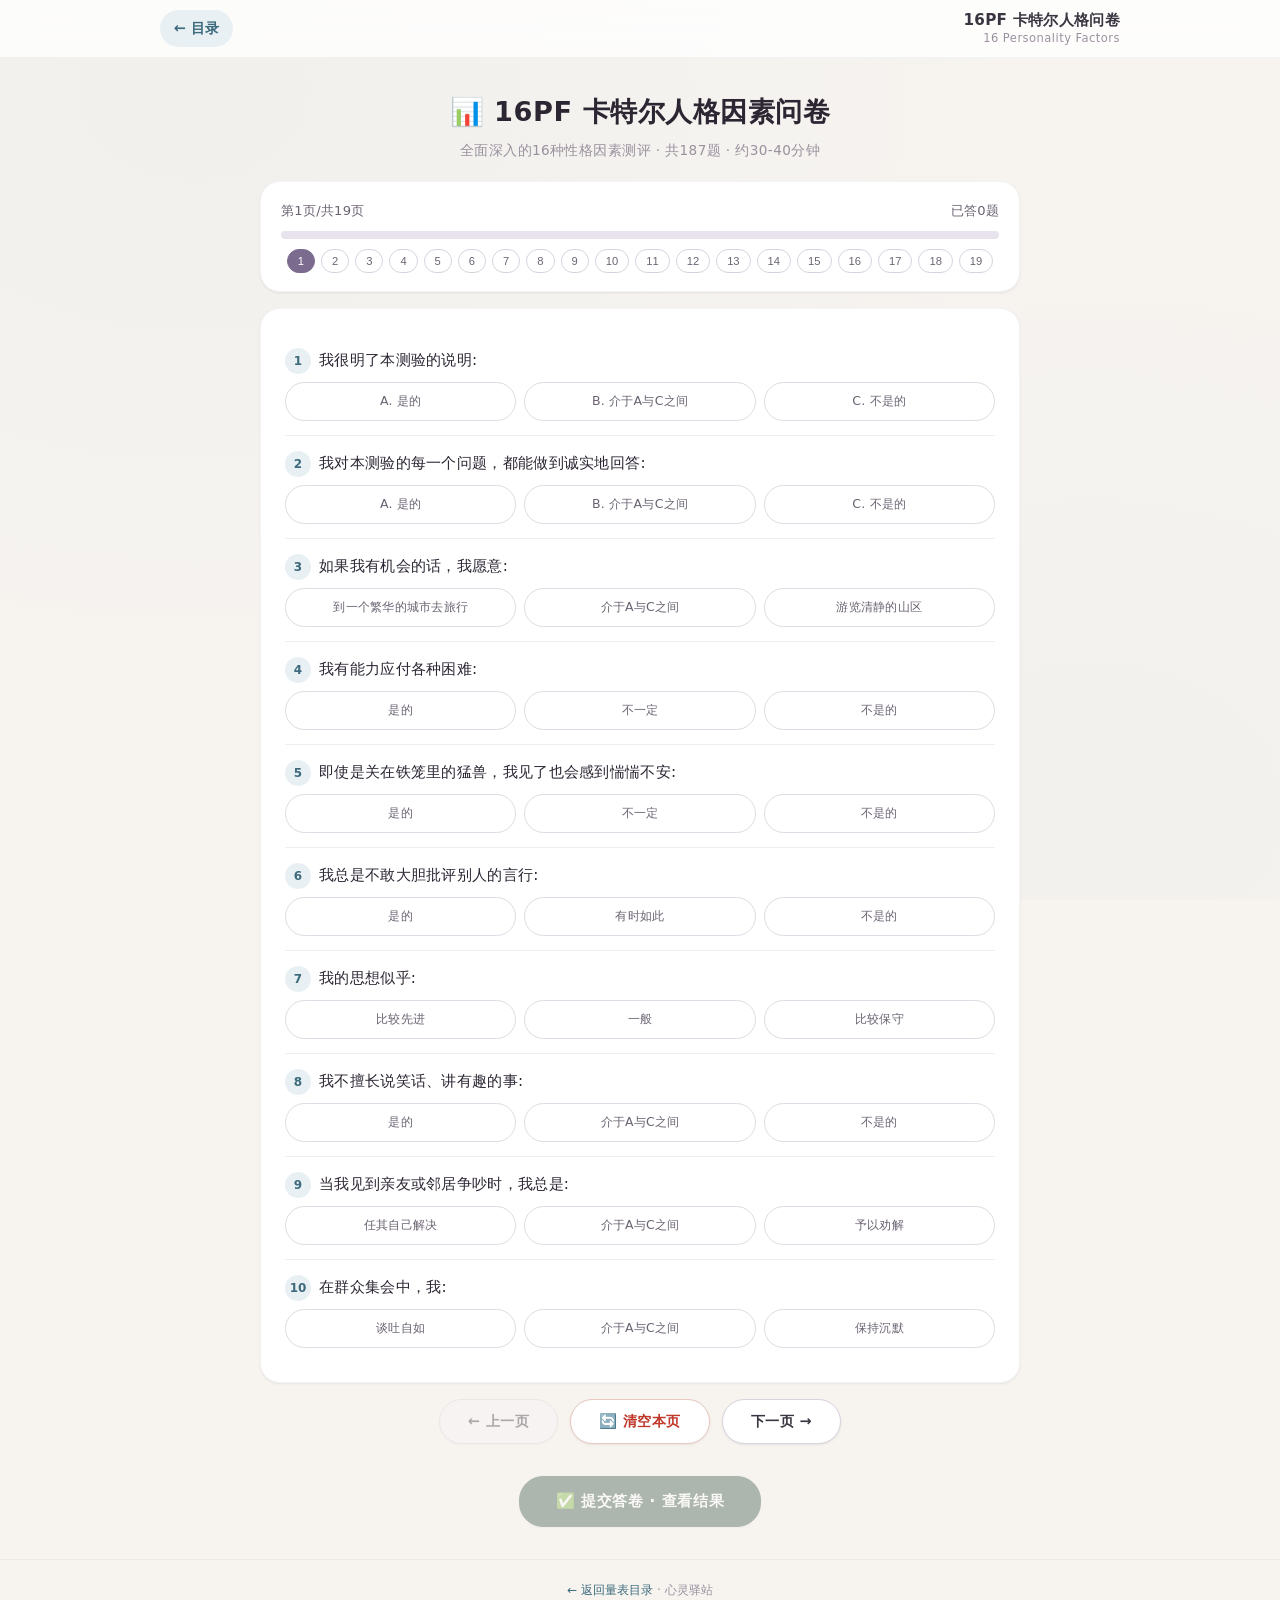
==== commit e75556da: "refactor: 减少重复代码的使用" ====
--- a/16pf.html
+++ b/16pf.html
@@ -4,87 +4,20 @@
     <meta charset="UTF-8">
     <meta name="viewport" content="width=device-width, initial-scale=1.0">
     <title>16PF 卡特尔人格因素问卷 - 心灵驿站</title>
+    <link rel="stylesheet" href="common.css">
     <style>
-        :root {
-            --bg: #f7f4f0;
-            --card-bg: #ffffff;
-            --text: #3a3540;
-            --text-secondary: #6b6372;
-            --text-muted: #9a919e;
-            --primary: #5b8c9e;
-            --primary-light: #e8f0f4;
-            --primary-dark: #3d6a7c;
-            --accent: #c97d60;
-            --accent-light: #fdf2ed;
-            --danger: #c0392b;
-            --danger-light: #fdecea;
-            --personality: #7b6b8e;
-            --personality-bg: #f2eef6;
-            --shadow-sm: 0 1px 3px rgba(58,53,64,0.05),0 1px 2px rgba(58,53,64,0.04);
-            --shadow-md: 0 4px 16px rgba(58,53,64,0.07),0 2px 6px rgba(58,53,64,0.04);
-            --shadow-lg: 0 8px 30px rgba(58,53,64,0.10),0 3px 10px rgba(58,53,64,0.05);
-            --radius: 14px; --radius-lg: 20px; --radius-xl: 24px;
-            --transition: 0.25s cubic-bezier(0.4,0,0.2,1);
-            --font-sans: "PingFang SC","Hiragino Sans GB","Microsoft YaHei","Noto Sans SC",system-ui,-apple-system,sans-serif;
-        }
-        *{margin:0;padding:0;box-sizing:border-box;}
-        html{scroll-behavior:smooth;-webkit-font-smoothing:antialiased;}
-        body{font-family:var(--font-sans);background:var(--bg);color:var(--text);line-height:1.6;min-height:100vh;
-            background-image: radial-gradient(ellipse at 15% 10%, rgba(123,107,142,0.03) 0%, transparent 55%),
-            radial-gradient(ellipse at 85% 90%, rgba(123,107,142,0.03) 0%, transparent 55%);background-attachment:fixed;}
-        .top-bar{background:rgba(255,255,255,0.8);backdrop-filter:blur(18px);border-bottom:1px solid rgba(58,53,64,0.06);
-            padding:10px 0;position:sticky;top:0;z-index:100;}
-        .top-bar-inner{max-width:1000px;margin:0 auto;padding:0 20px;display:flex;align-items:center;justify-content:space-between;}
-        .back-link{display:inline-flex;align-items:center;gap:6px;text-decoration:none;color:var(--primary-dark);font-weight:600;
-            font-size:0.9rem;padding:7px 14px;border-radius:20px;background:var(--primary-light);}
-        .back-link:hover{background:#d4e6ef;}
-        .container{max-width:960px;margin:0 auto;padding:0 20px;}
-        .page-header{text-align:center;padding:32px 0 16px;}
-        .page-header h1{font-size:1.6rem;font-weight:700;color:#2c2633;}
-        .page-header .subtitle{font-size:0.85rem;color:var(--text-muted);}
-        .progress-section{background:var(--card-bg);border-radius:var(--radius-lg);padding:18px 20px;margin-bottom:16px;
-            box-shadow:var(--shadow-sm);border:1px solid rgba(58,53,64,0.05);}
-        .progress-info{display:flex;justify-content:space-between;margin-bottom:10px;font-size:0.82rem;color:var(--text-secondary);}
-        .progress-bar-outer{width:100%;height:8px;background:#e8e3ec;border-radius:10px;overflow:hidden;}
-        .progress-bar-inner{height:100%;background:linear-gradient(90deg,#7b6b8e,#a390b8);width:0%;transition:width 0.35s;}
+        /* ===== 16PF 独有样式 ===== */
         .page-nav{display:flex;gap:6px;flex-wrap:wrap;margin-top:10px;justify-content:center;}
         .page-btn{border:1px solid #d8d2de;background:#fff;padding:5px 10px;border-radius:14px;font-size:0.7rem;cursor:pointer;
             font-weight:500;color:var(--text-secondary);transition:var(--transition);}
         .page-btn.active{background:var(--personality);color:#fff;border-color:var(--personality);}
         .page-btn.completed{background:#e2daea;color:#5a4a6e;}
-        .questions-card{background:var(--card-bg);border-radius:var(--radius-lg);padding:20px 20px 10px;
-            box-shadow:var(--shadow-sm);border:1px solid rgba(58,53,64,0.05);margin-bottom:16px;}
-        .question-item{padding:10px 0;border-bottom:1px solid #f0edf3;}
-        .question-item:last-child{border-bottom:none;}
-        .question-num{display:inline-block;background:var(--personality-bg);color:var(--personality);font-weight:700;
-            font-size:0.7rem;width:22px;height:22px;line-height:22px;text-align:center;border-radius:50%;margin-right:6px;}
-        .question-text{font-weight:500;font-size:0.9rem;color:#2c2633;display:inline;}
-        .options-row{display:flex;gap:8px;margin-top:6px;flex-wrap:wrap;}
-        .option-btn{flex:1;min-width:65px;padding:8px 4px;border-radius:18px;border:1.5px solid #e0dbe4;background:#fff;
-            cursor:pointer;font-size:0.75rem;font-weight:500;color:var(--text-secondary);text-align:center;
-            transition:var(--transition);user-select:none;}
-        .option-btn:hover{border-color:#c5bdd0;background:#faf9fb;}
-        .option-btn.selected{background:var(--personality);color:#fff;border-color:var(--personality);font-weight:600;}
-        .nav-buttons{display:flex;gap:12px;justify-content:center;margin-bottom:32px;flex-wrap:wrap;}
-        .nav-btn{padding:12px 28px;border-radius:24px;border:1.5px solid #d8d2de;background:#fff;cursor:pointer;
-            font-size:0.9rem;font-weight:600;color:var(--text);transition:var(--transition);}
-        .nav-btn:hover:not(:disabled){border-color:#b8b0c0;box-shadow:var(--shadow-md);}
-        .nav-btn:disabled{opacity:0.4;cursor:not-allowed;background:#f5f3f7;}
-        .nav-btn.submit-btn{background:#3d5a4f;color:#fff;border-color:#3d5a4f;}
-        .nav-btn.clear-btn{color:var(--danger);border-color:#e8c8c0;}
-        .results-section{display:none;background:var(--card-bg);border-radius:var(--radius-xl);padding:28px 24px;
-            box-shadow:var(--shadow-lg);margin-bottom:32px;}
-        .results-section.visible{display:block;animation:fadeInUp 0.45s;}
-        @keyframes fadeInUp{from{opacity:0;transform:translateY(18px);}to{opacity:1;transform:translateY(0);}}
-        .results-header{text-align:center;margin-bottom:20px;}
         .factor-grid{display:grid;grid-template-columns:repeat(auto-fill,minmax(280px,1fr));gap:10px;}
         .factor-card{background:#faf8fc;border-radius:var(--radius);padding:12px;border:1px solid #eeeaf2;}
         .factor-code{font-weight:700;color:var(--personality);font-size:0.9rem;}
         .factor-name{font-size:0.75rem;color:var(--text-muted);}
         .factor-score{font-size:1.2rem;font-weight:700;margin:4px 0;}
         .factor-desc{font-size:0.7rem;color:var(--text-secondary);}
-        .footer{text-align:center;padding:20px;color:var(--text-muted);font-size:0.75rem;border-top:1px solid rgba(58,53,64,0.05);}
-        .footer a{color:var(--primary-dark);}
     </style>
 </head>
 <body>
@@ -308,7 +241,7 @@
             // 状态
             const QUESTIONS_PER_PAGE = 10;
             const totalPages = Math.ceil(questions.length / QUESTIONS_PER_PAGE);
-            let answers = {}; // answers[questionId] = 0/1/2 (选项索引)
+            let answers = {};
             let currentPage = 1;
 
             const saved = localStorage.getItem('16pf_answers');
@@ -339,7 +272,7 @@
                     let answeredCount=0;
                     for(let j=start;j<end;j++) if(answers[questions[j].id]!==undefined) answeredCount++;
                     if(answeredCount>0 && i!==currentPage) cls+=' completed';
-                    html += `<button class="${cls}" data-page="${i}">${i}</button>`;
+                    html += '<button class="'+cls+'" data-page="'+i+'">'+i+'</button>';
                 }
                 pageNav.innerHTML = html;
                 pageNav.querySelectorAll('.page-btn').forEach(btn=>{
@@ -358,13 +291,13 @@
                 pageQuestions.forEach(q=>{
                     const selected = answers[q.id];
                     const opts = q.options || ['A. 是的','B. 介于A与C之间','C. 不是的'];
-                    html += `<div class="question-item"><span class="question-num">${q.id}</span><span class="question-text">${q.text}</span>`;
-                    html += `<div class="options-row">`;
+                    html += '<div class="question-item"><span class="question-num">'+q.id+'</span><span class="question-text">'+q.text+'</span>';
+                    html += '<div class="options-row">';
                     opts.forEach((opt,idx)=>{
                         const selClass = (selected===idx) ? ' selected' : '';
-                        html += `<button class="option-btn${selClass}" data-qid="${q.id}" data-opt="${idx}">${opt}</button>`;
+                        html += '<button class="option-btn'+selClass+'" data-qid="'+q.id+'" data-opt="'+idx+'">'+opt+'</button>';
                     });
-                    html += `</div></div>`;
+                    html += '</div></div>';
                 });
                 questionsCard.innerHTML = html;
                 questionsCard.querySelectorAll('.option-btn').forEach(btn=>{
@@ -394,8 +327,8 @@
                 const answered = Object.keys(answers).length;
                 const pct = Math.round((answered/total)*100);
                 progressBar.style.width = pct+'%';
-                answeredCountEl.textContent = `已答${answered}题`;
-                progressText.textContent = `第${currentPage}页/共${totalPages}页`;
+                answeredCountEl.textContent = '已答'+answered+'题';
+                progressText.textContent = '第'+currentPage+'页/共'+totalPages+'页';
                 btnSubmit.disabled = answered < total;
             }
 
@@ -412,11 +345,10 @@
                 questions.forEach(q=>{
                     const ans = answers[q.id];
                     if(ans===undefined) return;
-                    let score = ans; // 0,1,2
+                    let score = ans;
                     if(q.reverse) score = 2 - ans;
                     scores[q.factor] += score;
                 });
-                // 简短高低分描述
                 const desc = {
                     A:'高分：外向、热情、乐群 / 低分：缄默、孤独、冷漠',
                     B:'高分：聪明、富有才识 / 低分：迟钝、学识浅薄',
@@ -442,15 +374,13 @@
                 if(Object.keys(answers).length < questions.length) { alert('请完成所有题目'); return; }
                 const {scores, desc} = calcResults();
                 resultsSection.classList.add('visible');
-                resultDate.textContent = `测评时间：${new Date().toLocaleString()}`;
+                resultDate.textContent = '测评时间：'+new Date().toLocaleString();
                 let html = '';
                 for(const f in factorNames){
                     const s = scores[f];
-                    html += `<div class="factor-card"><span class="factor-code">${f}</span> <span class="factor-name">${factorNames[f]}</span>
-                    <div class="factor-score">${s} 分</div><div class="factor-desc">${desc[f]}</div></div>`;
+                    html += '<div class="factor-card"><span class="factor-code">'+f+'</span> <span class="factor-name">'+factorNames[f]+'</span><div class="factor-score">'+s+' 分</div><div class="factor-desc">'+desc[f]+'</div></div>';
                 }
                 factorGrid.innerHTML = html;
-                // 锁定作答
                 document.querySelector('.questions-card').style.opacity='0.5';
                 document.querySelector('.nav-buttons').style.opacity='0.5';
                 document.querySelector('.nav-buttons:last-of-type').style.opacity='0.5';
@@ -472,4 +402,4 @@
         })();
     </script>
 </body>
-</html>+</html>
--- a/common.css
+++ b/common.css
@@ -0,0 +1,633 @@
+/* ============================================================
+   心灵驿站 - 公共样式
+   所有量表页面共享的 CSS 变量、布局、组件样式
+   ============================================================ */
+
+/* ========== CSS 变量 ========== */
+:root {
+    --bg: #f7f4f0;
+    --card-bg: #ffffff;
+    --text: #3a3540;
+    --text-secondary: #6b6372;
+    --text-muted: #9a919e;
+    --primary: #5b8c9e;
+    --primary-light: #e8f0f4;
+    --primary-dark: #3d6a7c;
+    --accent: #c97d60;
+    --accent-light: #fdf2ed;
+    --danger: #c0392b;
+    --danger-light: #fdecea;
+    --success: #4a8c6f;
+    --success-light: #eaf5ef;
+    --personality: #7b6b8e;
+    --personality-bg: #f2eef6;
+    --personality-tag: #e2daea;
+    --warning-bg: #fef9f0;
+    --warning-border: #f0d89c;
+    --warning-text: #8b6d3b;
+    --shadow-sm: 0 1px 3px rgba(58, 53, 64, 0.05), 0 1px 2px rgba(58, 53, 64, 0.04);
+    --shadow-md: 0 4px 16px rgba(58, 53, 64, 0.07), 0 2px 6px rgba(58, 53, 64, 0.04);
+    --shadow-lg: 0 8px 30px rgba(58, 53, 64, 0.10), 0 3px 10px rgba(58, 53, 64, 0.05);
+    --shadow-xl: 0 16px 48px rgba(58, 53, 64, 0.13), 0 4px 16px rgba(58, 53, 64, 0.06);
+    --radius-sm: 10px;
+    --radius: 14px;
+    --radius-lg: 20px;
+    --radius-xl: 24px;
+    --transition: 0.25s cubic-bezier(0.4, 0, 0.2, 1);
+    --font-sans: "PingFang SC", "Hiragino Sans GB", "Microsoft YaHei", "Noto Sans SC", system-ui, -apple-system, sans-serif;
+}
+
+/* ========== 全局重置 ========== */
+* {
+    margin: 0;
+    padding: 0;
+    box-sizing: border-box;
+}
+
+html {
+    scroll-behavior: smooth;
+    -webkit-font-smoothing: antialiased;
+    -moz-osx-font-smoothing: grayscale;
+}
+
+body {
+    font-family: var(--font-sans);
+    background-color: var(--bg);
+    color: var(--text);
+    line-height: 1.6;
+    min-height: 100vh;
+    background-image:
+        radial-gradient(ellipse at 15% 10%, rgba(91, 140, 158, 0.04) 0%, transparent 55%),
+        radial-gradient(ellipse at 85% 90%, rgba(91, 140, 158, 0.03) 0%, transparent 55%);
+    background-attachment: fixed;
+}
+
+/* ========== 顶部导航条 ========== */
+.top-bar {
+    background: rgba(255, 255, 255, 0.78);
+    backdrop-filter: blur(18px);
+    -webkit-backdrop-filter: blur(18px);
+    border-bottom: 1px solid rgba(58, 53, 64, 0.06);
+    padding: 10px 0;
+    position: sticky;
+    top: 0;
+    z-index: 100;
+}
+
+.top-bar-inner {
+    max-width: 1000px;
+    margin: 0 auto;
+    padding: 0 20px;
+    display: flex;
+    align-items: center;
+    justify-content: space-between;
+    gap: 12px;
+}
+
+.back-link {
+    display: inline-flex;
+    align-items: center;
+    gap: 6px;
+    text-decoration: none;
+    color: var(--primary-dark);
+    font-weight: 600;
+    font-size: 0.9rem;
+    padding: 7px 14px;
+    border-radius: 20px;
+    transition: var(--transition);
+    background: var(--primary-light);
+    white-space: nowrap;
+}
+
+.back-link:hover {
+    background: #d4e6ef;
+    color: #2c5668;
+}
+
+.scale-label {
+    font-weight: 700;
+    font-size: 0.95rem;
+    color: var(--text);
+    text-align: right;
+    letter-spacing: 0.02em;
+    line-height: 1.3;
+}
+
+.scale-label small {
+    display: block;
+    font-weight: 400;
+    font-size: 0.72rem;
+    color: var(--text-muted);
+    letter-spacing: 0.04em;
+}
+
+/* ========== 主容器 ========== */
+.container {
+    max-width: 800px;
+    margin: 0 auto;
+    padding: 0 20px;
+}
+
+/* ========== 页面头部 ========== */
+.page-header {
+    text-align: center;
+    padding: 32px 0 20px;
+}
+
+.page-header h1 {
+    font-size: clamp(1.3rem, 2.5vw, 1.7rem);
+    font-weight: 700;
+    color: #2c2633;
+    letter-spacing: 0.02em;
+    margin-bottom: 6px;
+}
+
+.page-header .subtitle {
+    font-size: 0.85rem;
+    color: var(--text-muted);
+    letter-spacing: 0.03em;
+}
+
+/* ========== 进度区域 ========== */
+.progress-section {
+    background: var(--card-bg);
+    border-radius: var(--radius-lg);
+    padding: 18px 20px;
+    margin-bottom: 16px;
+    box-shadow: var(--shadow-sm);
+    border: 1px solid rgba(58, 53, 64, 0.05);
+}
+
+.progress-info {
+    display: flex;
+    justify-content: space-between;
+    align-items: center;
+    margin-bottom: 10px;
+    font-size: 0.82rem;
+    color: var(--text-secondary);
+    font-weight: 500;
+    letter-spacing: 0.02em;
+}
+
+.progress-bar-outer {
+    width: 100%;
+    height: 8px;
+    background: #e8e3ec;
+    border-radius: 10px;
+    overflow: hidden;
+}
+
+.progress-bar-inner {
+    height: 100%;
+    background: linear-gradient(90deg, #5b8c9e 0%, #7bafc0 100%);
+    border-radius: 10px;
+    transition: width 0.35s cubic-bezier(0.4, 0, 0.2, 1);
+    width: 0%;
+}
+
+/* ========== 答题卡片 ========== */
+.questions-card {
+    background: var(--card-bg);
+    border-radius: var(--radius-lg);
+    padding: 24px 24px 20px;
+    box-shadow: var(--shadow-sm);
+    border: 1px solid rgba(58, 53, 64, 0.05);
+    margin-bottom: 16px;
+}
+
+.question-item {
+    padding: 14px 0;
+    border-bottom: 1px solid #f0edf3;
+    transition: var(--transition);
+}
+
+.question-item:last-child {
+    border-bottom: none;
+}
+
+.question-item.answered {
+    background: #fdfcfe;
+    margin: 0 -16px;
+    padding-left: 16px;
+    padding-right: 16px;
+    border-radius: 8px;
+}
+
+.question-num {
+    display: inline-block;
+    background: var(--primary-light);
+    color: var(--primary-dark);
+    font-weight: 700;
+    font-size: 0.75rem;
+    width: 26px;
+    height: 26px;
+    line-height: 26px;
+    text-align: center;
+    border-radius: 50%;
+    margin-right: 8px;
+    flex-shrink: 0;
+}
+
+.question-text {
+    font-weight: 500;
+    font-size: 0.95rem;
+    color: #2c2633;
+    display: inline;
+    letter-spacing: 0.02em;
+    line-height: 1.5;
+}
+
+.reverse-badge {
+    display: inline-block;
+    background: #f2eef6;
+    color: #7b6b8e;
+    font-size: 0.65rem;
+    font-weight: 700;
+    letter-spacing: 0.05em;
+    padding: 2px 8px;
+    border-radius: 10px;
+    margin-left: 6px;
+    vertical-align: middle;
+}
+
+/* ========== 选项按钮 ========== */
+.options-row {
+    display: flex;
+    gap: 8px;
+    margin-top: 8px;
+    flex-wrap: wrap;
+}
+
+.option-btn {
+    flex: 1;
+    min-width: 70px;
+    padding: 10px 6px;
+    border-radius: 22px;
+    border: 1.5px solid #e0dbe4;
+    background: #fff;
+    cursor: pointer;
+    font-size: 0.78rem;
+    font-weight: 500;
+    color: var(--text-secondary);
+    transition: var(--transition);
+    text-align: center;
+    font-family: var(--font-sans);
+    letter-spacing: 0.02em;
+    user-select: none;
+    -webkit-tap-highlight-color: transparent;
+    white-space: nowrap;
+}
+
+.option-btn:hover {
+    border-color: #c5bdd0;
+    background: #faf9fb;
+    color: var(--text);
+}
+
+.option-btn.selected {
+    background: var(--primary);
+    color: #fff;
+    border-color: var(--primary);
+    font-weight: 600;
+    box-shadow: var(--shadow-md);
+    transform: translateY(-1px);
+}
+
+.option-desc {
+    display: block;
+    font-size: 0.6rem;
+    font-weight: 400;
+    opacity: 0.7;
+    letter-spacing: 0.03em;
+    margin-top: 2px;
+}
+
+.option-btn.selected .option-desc {
+    opacity: 1;
+}
+
+/* ========== 导航按钮 ========== */
+.nav-buttons {
+    display: flex;
+    gap: 12px;
+    justify-content: center;
+    margin-bottom: 32px;
+    flex-wrap: wrap;
+}
+
+.nav-btn {
+    padding: 12px 28px;
+    border-radius: 24px;
+    border: 1.5px solid #d8d2de;
+    background: #fff;
+    cursor: pointer;
+    font-size: 0.9rem;
+    font-weight: 600;
+    color: var(--text);
+    transition: var(--transition);
+    font-family: var(--font-sans);
+    letter-spacing: 0.03em;
+    white-space: nowrap;
+    box-shadow: var(--shadow-sm);
+    -webkit-tap-highlight-color: transparent;
+}
+
+.nav-btn:hover:not(:disabled) {
+    border-color: #b8b0c0;
+    box-shadow: var(--shadow-md);
+    transform: translateY(-1px);
+}
+
+.nav-btn:disabled {
+    opacity: 0.4;
+    cursor: not-allowed;
+    background: #f5f3f7;
+}
+
+.nav-btn.submit-btn {
+    background: #3d5a4f;
+    color: #fff;
+    border-color: #3d5a4f;
+    font-size: 0.95rem;
+    padding: 14px 36px;
+    letter-spacing: 0.04em;
+}
+
+.nav-btn.submit-btn:hover:not(:disabled) {
+    background: #2f4840;
+    border-color: #2f4840;
+    box-shadow: var(--shadow-lg);
+}
+
+.nav-btn.clear-btn {
+    color: var(--danger);
+    border-color: #e8c8c0;
+}
+
+.nav-btn.clear-btn:hover:not(:disabled) {
+    background: var(--danger-light);
+    border-color: #d4a098;
+}
+
+/* ========== 结果区域 ========== */
+.results-section {
+    display: none;
+    background: var(--card-bg);
+    border-radius: var(--radius-xl);
+    padding: 28px 24px 24px;
+    box-shadow: var(--shadow-lg);
+    border: 1px solid rgba(58, 53, 64, 0.06);
+    margin-bottom: 32px;
+}
+
+.results-section.visible {
+    display: block;
+    animation: fadeInUp 0.45s ease;
+}
+
+@keyframes fadeInUp {
+    from {
+        opacity: 0;
+        transform: translateY(18px);
+    }
+    to {
+        opacity: 1;
+        transform: translateY(0);
+    }
+}
+
+.results-header {
+    text-align: center;
+    margin-bottom: 20px;
+}
+
+.results-header h2 {
+    font-size: 1.3rem;
+    font-weight: 700;
+    color: #2c2633;
+    letter-spacing: 0.02em;
+}
+
+.results-header .result-date {
+    font-size: 0.78rem;
+    color: var(--text-muted);
+}
+
+.result-summary {
+    display: grid;
+    grid-template-columns: repeat(auto-fit, minmax(140px, 1fr));
+    gap: 12px;
+    margin-bottom: 20px;
+}
+
+.result-stat {
+    background: #faf8fc;
+    border-radius: var(--radius);
+    padding: 16px;
+    text-align: center;
+    border: 1px solid #eeeaf2;
+}
+
+.result-stat .stat-val {
+    font-size: 1.8rem;
+    font-weight: 700;
+    color: var(--primary-dark);
+    letter-spacing: -0.02em;
+    line-height: 1;
+}
+
+.result-stat .stat-lbl {
+    font-size: 0.72rem;
+    color: var(--text-muted);
+    margin-top: 4px;
+    letter-spacing: 0.03em;
+}
+
+.result-stat.warning .stat-val {
+    color: var(--accent);
+}
+
+.result-level {
+    text-align: center;
+    margin: 16px 0;
+    padding: 16px;
+    border-radius: var(--radius);
+    font-weight: 700;
+    font-size: 1.1rem;
+    letter-spacing: 0.03em;
+}
+
+.result-level.normal,
+.result-level.none {
+    background: #e6f4ea;
+    color: #3d6a4f;
+}
+
+.result-level.mild {
+    background: #fef6e6;
+    color: #8b6919;
+}
+
+.result-level.moderate {
+    background: #fef0ea;
+    color: #8b3d1f;
+}
+
+.result-level.moderate-severe {
+    background: #fde8d9;
+    color: #a0441e;
+}
+
+.result-level.severe {
+    background: #fdecea;
+    color: #8b1a1a;
+}
+
+/* ========== 免责声明 ========== */
+.disclaimer {
+    background: var(--warning-bg);
+    border: 1px solid var(--warning-border);
+    border-radius: var(--radius);
+    padding: 14px 18px;
+    font-size: 0.82rem;
+    color: var(--warning-text);
+    line-height: 1.6;
+    margin-top: 16px;
+    display: flex;
+    gap: 10px;
+    align-items: flex-start;
+}
+
+.disclaimer-icon {
+    font-size: 1.2rem;
+    flex-shrink: 0;
+    margin-top: 1px;
+}
+
+/* ========== 危机预警 ========== */
+.crisis-alert {
+    background: #fdecea;
+    border: 2px solid #e8b4b0;
+    border-radius: var(--radius);
+    padding: 16px 18px;
+    margin-top: 16px;
+    color: #8b1a1a;
+    font-weight: 500;
+    font-size: 0.85rem;
+    display: flex;
+    gap: 10px;
+    align-items: flex-start;
+    line-height: 1.5;
+}
+
+.crisis-alert .crisis-icon {
+    font-size: 1.4rem;
+    flex-shrink: 0;
+}
+
+/* ========== Toast 提示 ========== */
+.toast {
+    position: fixed;
+    top: 20px;
+    left: 50%;
+    transform: translateX(-50%);
+    background: #3a3540;
+    color: #fff;
+    padding: 10px 22px;
+    border-radius: 20px;
+    font-size: 0.85rem;
+    font-weight: 600;
+    letter-spacing: 0.03em;
+    z-index: 200;
+    opacity: 0;
+    pointer-events: none;
+    transition: opacity 0.3s ease, transform 0.3s ease;
+    box-shadow: var(--shadow-lg);
+}
+
+.toast.show {
+    opacity: 1;
+    pointer-events: auto;
+    transform: translateX(-50%) translateY(4px);
+}
+
+/* ========== 页脚 ========== */
+.footer {
+    text-align: center;
+    padding: 20px 20px 36px;
+    color: var(--text-muted);
+    font-size: 0.75rem;
+    line-height: 1.7;
+    border-top: 1px solid rgba(58, 53, 64, 0.05);
+}
+
+.footer a {
+    color: var(--primary-dark);
+    text-decoration: none;
+}
+
+/* ========== 响应式 ========== */
+@media (max-width: 600px) {
+    .questions-card {
+        padding: 16px 12px 12px;
+    }
+
+    .question-item {
+        padding: 10px 0;
+    }
+
+    .question-text {
+        font-size: 0.85rem;
+    }
+
+    .option-btn {
+        padding: 8px 4px;
+        font-size: 0.72rem;
+        min-width: 55px;
+        border-radius: 18px;
+    }
+
+    .option-desc {
+        font-size: 0.55rem;
+    }
+
+    .options-row {
+        gap: 4px;
+    }
+
+    .nav-btn {
+        padding: 10px 18px;
+        font-size: 0.82rem;
+    }
+
+    .result-summary {
+        grid-template-columns: repeat(2, 1fr);
+        gap: 8px;
+    }
+
+    .result-stat {
+        padding: 12px 8px;
+    }
+
+    .result-stat .stat-val {
+        font-size: 1.4rem;
+    }
+
+    .top-bar-inner {
+        padding: 0 10px;
+        gap: 8px;
+    }
+
+    .back-link {
+        font-size: 0.78rem;
+        padding: 6px 10px;
+    }
+
+    .scale-label {
+        font-size: 0.85rem;
+    }
+
+    .scale-label small {
+        font-size: 0.65rem;
+    }
+}
